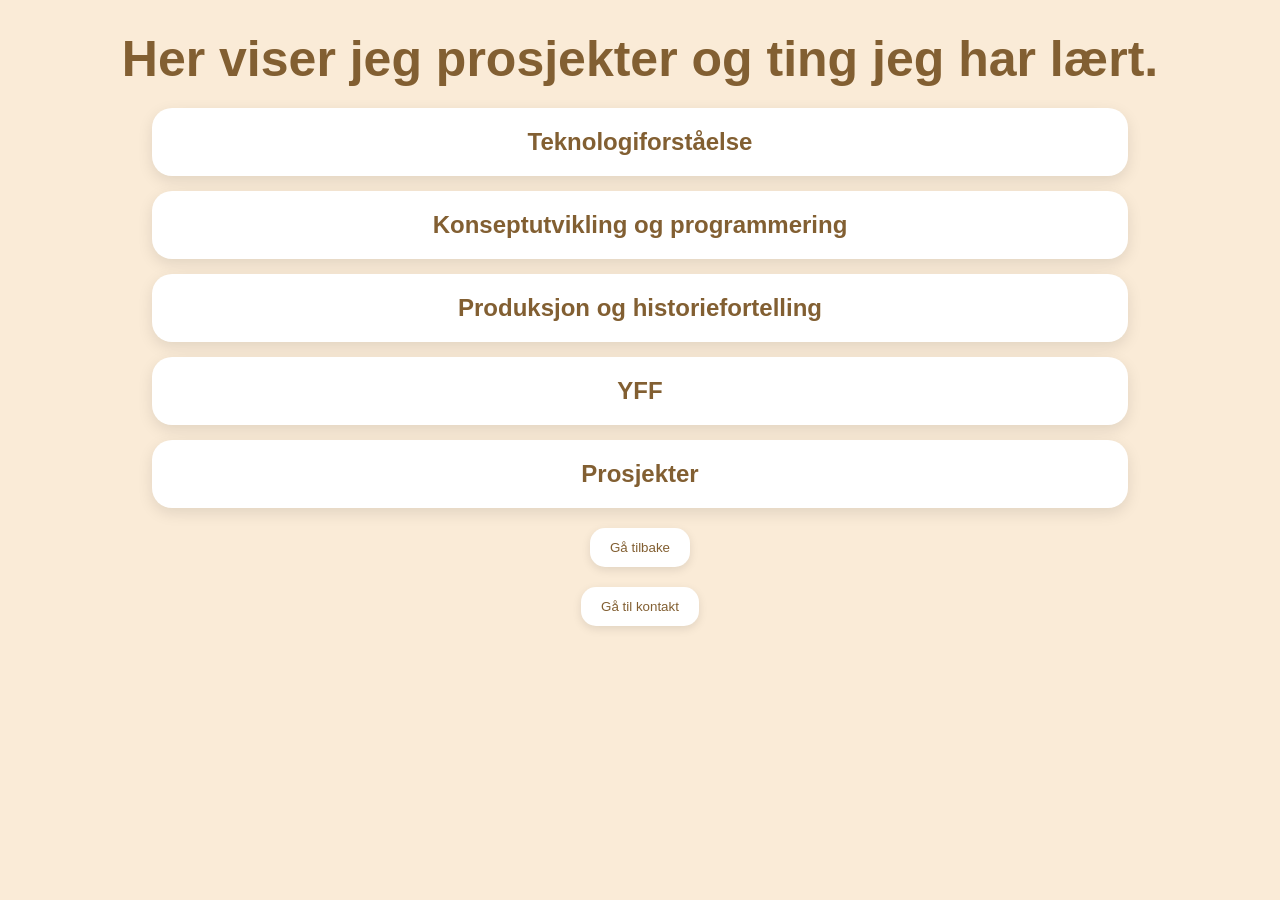
==== index.html @ 8cc2f4ab "update website" ====
<!DOCTYPE html>
<html lang="en">

<head>
    <meta charset="UTF-8">
    <meta name="viewport" content="width=device-width, initial-scale=1.0">
    <title>personlig side</title>
    <link rel="stylesheet" href="./style.css">
</head>

<body>


    <h1>Her viser jeg prosjekter og ting jeg har lært.</h1>

    <button class="toggleBtn">Teknologiforståelse</button>
    <div class="container2 skjult">

        <h3>PC-komponenter</h3>
        <p>I løpet av året har jeg lært mye om de ulike komponentene som finnes i en datamaskin, og hvilken oppgave de
            har. Jeg har lært om prosessor (CPU), grafikkort (GPU), RAM, lagringsenheter som SSD og HDD, hovedkort og
            strømforsyning. Jeg har også lært hvordan komponentene samarbeider for at datamaskinen skal fungere. Dette
            har gitt meg en bedre forståelse av hvordan en PC er bygget opp, og hva som påvirker ytelsen.</p>
        <img src="./bilder/komp.jpeg" alt="Bilde" class="komponenter">
        <img src="./bilder/fpcs.jpeg" alt="Bilde" class="pcss">

        <h3>Raspberry Pi</h3>
        <p>Gjennom arbeidet med Raspberry Pi har jeg lært hvordan en liten datamaskin kan brukes til mange forskjellige
            oppgaver. Jeg har fått erfaring med oppsett, installasjon av operativsystem og bruk av ulike programmer.
            Dette har gitt meg innsikt i hvordan maskinvare og programvare fungerer sammen.</p>
        <img src="./bilder/raspberri.jpeg" alt="Bilde">
        <h3>Datasystemer</h3>
        <p>Jeg har lært hvordan datasystemer er bygget opp og hvordan de kommuniserer med hverandre. Jeg har fått
            kunnskap om maskinvare, programvare, nettverk og hvordan data behandles og lagres.</p>

        <h3>HMS</h3>
        <p>Gjennom HMS-arbeidet har jeg lært hvor viktig helse, miljø og sikkerhet er på arbeidsplassen. Jeg har lært om
            regler og rutiner som bidrar til et trygt arbeidsmiljø.</p>

    </div>

    <button class="toggleBtn">Konseptutvikling og programmering</button>
    <div class="container3 skjult">

        <h3>HTML</h3>
        <p>Jeg har lært å bruke HTML til å bygge opp nettsider. Jeg kan lage overskrifter, avsnitt, bilder, lenker,
            lister og skjemaer. Jeg er fornøyd med at jeg kan lage en fungerende nettside fra bunnen av.</p>

        <h3>CSS</h3>
        <p>Jeg har lært hvordan CSS brukes til å style nettsider og gjøre dem mer profesjonelle. Jeg har jobbet med
            farger, skrifttyper, marginer og responsive løsninger.</p>
        <img src="./bilder/netflixcss.jpg" alt="Bilde" class="netflixcss">

        <h3>JavaScript</h3>
        <p>Gjennom JavaScript har jeg lært grunnleggende programmering. Jeg har jobbet med variabler, funksjoner,
            løkker, betingelser og hendelser som gjør nettsider mer interaktive.</p>
        <img src="./bilder/finntallet.jpeg" alt="Bilde" class="finn-tallet">

        <h3>Firebase og API</h3>
        <p>Jeg har lært å bruke Firebase til lagring av data og hvordan man kan koble nettsider til databaser. Jeg har
            også lært hva API-er er og hvordan de brukes til å hente informasjon.</p>
        <img src="./bilder/Mysimpledatabase.jpeg" alt="Bilde" class="mysimpledatabase">
    </div>

    
    <button class="toggleBtn">Produksjon og historiefortelling</button>
    <div class="container5 skjult">

        <h3>Stop Motion</h3>
        <p>Gjennom stop motion-prosjektet lærte jeg hvordan man kan skape bevegelse ved hjelp av mange bilder. Jeg fikk
            erfaring med planlegging, fotografering og redigering.</p>
        <video width="600" controls>
            <source src="./videos/Pong.mp4" type="video/mp4">
            Your browser does not support the video tag.
        </video>

        <h3>After Effects</h3>
        <p>Jeg har lært grunnleggende bruk av After Effects og hvordan man kan lage effekter og animasjoner i video. Jeg
            fikk erfaring med keyframes og visuelle effekter.</p>
        <video width="600" controls>
            <source src="./videos/berserk.mp4" type="video/mp4">
            Your browser does not support the video tag.
        </video>

        <h3>Smussomslag</h3>
        <p>I arbeidet med smussomslag lærte jeg om design, layout og hvordan man presenterer informasjon visuelt.</p>
        <img src="./bilder/vigilante.jpeg" alt="Bilde" class="vigilante">

    </div>

    <button class="toggleBtn">YFF</button>
    <div class="container4 skjult">

        <h3>Skrive CV og søknad</h3>
        <p>Jeg har lært hvordan man skriver en profesjonell CV og jobbsøknad. Dette vil være nyttig når jeg skal søke
            jobb i fremtiden.</p>

        <h3>Intervju</h3>
        <p>Jeg har lært hvordan et jobbintervju fungerer og hvordan man kan forberede seg på spørsmål fra arbeidsgivere.
        </p>

        <h3>Praksis</h3>
        <p>Gjennom praksis fikk jeg innsikt i arbeidslivet og hvordan en vanlig arbeidsdag kan være. Jeg lærte å møte
            presis, samarbeide med andre og ta ansvar.</p>
            <img src="./bilder/praksisplsass.jpeg" alt="Bilde" class="praksisplass">

        <h3>Blogg</h3>
        <p>Jeg har lært å dokumentere arbeidet mitt gjennom bloggskriving. Dette har gjort det lettere å reflektere over
                    hva jeg har lært. Jeg har satt lenken til min blogg: <a href="https://davidglennn.blogspot.com/2025/08/meg-selv.html" target="_blank">blogg</a></p>

    </div>

    <button class="toggleBtn">Prosjekter</button>
    <div class="container6 skjult">

        <h3>Bygge PC og sette opp nettverk</h3>
        <p>Å bygge PC var noe av det jeg er mest stolt av i år. Jeg fikk praktisk erfaring med å sette sammen
            komponenter og sørge for at alt fungerte riktig.</p>
        <p>Jeg lærte grunnleggende nettverksoppsett og hvordan enheter kommuniserer med hverandre. Dette ga meg innsikt
            i hvordan internett og lokale nettverk fungerer.</p>
        <img src="./bilder/pc1.jpeg" alt="Bilde">
        <img src="./bilder/nett.jpeg" alt="Bilde">

           <h3>Skrekktober</h3>
        <p>Skrekktober-prosjektet ga meg muligheten til å være kreativ og jobbe med visuell kommunikasjon. Jeg lærte
            hvordan man kan bruke ulike virkemidler for å skape stemning.</p>
        <iframe 
    width="600" 
    height="400"
    src="https://www.youtube.com/embed/oaScf3pUB00"
    title="YouTube video"
    frameborder="0"
    allow="accelerometer; autoplay; clipboard-write; encrypted-media; gyroscope; picture-in-picture; web-share"
    allowfullscreen>
</iframe>

        <h3>Retro Pi</h3>
        <p>Retro Pi-prosjektet var både morsomt og lærerikt. Jeg lærte hvordan man installerer og konfigurerer
            programvare for å lage en spillkonsoll basert på Raspberry Pi. Jeg fikk over 200+ spill tilgjengelig som var
            for SNES</p>
            <img src="./bilder/retropi.jpeg" alt="Bilde" class="retropi">
    </div>

    <input type="button" value="Gå tilbake" onclick="window.location.href='./biografi.html'">
    <input type="button" value="Gå til kontakt" onclick="window.location.href='./kontakt.html'">

    <script type="module" src="./index.js"></script>
</body>

</html>
---- style.css ----
* {
    margin: 0;
    padding: 0;
    box-sizing: border-box;
    font-family:'Lucida Sans', 'Lucida Sans Regular', 'Lucida Grande', 'Lucida Sans Unicode', Geneva, Verdana, sans-serif
}

body {
    background-color: antiquewhite;
    color: rgb(130, 95, 50);
    font-family: Arial, sans-serif;
    text-align: center;
    padding: 30px;
}

/* Lenker */
a {
    color: rgb(130, 95, 50);
    text-decoration: none;
    font-weight: bold;
    transition: 0.3s ease;
}

a:hover {
    text-decoration: underline;
    opacity: 0.8;
}

/* Overskrifter */
h1 {
    font-size: 50px;
    margin-bottom: 20px;
}

h2 {
    margin-bottom: 10px;
}

h3 {
    margin-top: 10px;
}

p {
    margin-bottom: 15px;
    line-height: 1.8;
    max-width: 900px;
    margin-left: auto;
    margin-right: auto;
}

/* Skjuler innhold */
.skjult {
    display: none;
}

/* Accordion-knapper */
.toggleBtn {
    background-color: white;
    color: rgb(130, 95, 50);
    width: 80%;
    padding: 20px;
    border: none;
    border-radius: 20px;
    font-size: 24px;
    font-weight: bold;
    cursor: pointer;
    margin: 15px auto;
    display: block;
    box-shadow: 0 5px 15px rgba(0, 0, 0, 0.1);
    transition: all 0.3s ease;
}

.toggleBtn:hover {
    transform: scale(1.02);
}

.toggleBtn:active {
    transform: scale(0.98);
}

/* Alle bokser */
.container,
.omMeg,
.container2,
.container3,
.container4,
.container5,
.container6,
.kontakt {
    background-color: white;
    width: 80%;
    margin: 30px auto;
    padding: 30px;
    border-radius: 20px;
    box-shadow: 0 5px 15px rgba(0, 0, 0, 0.1);

    transition: transform 0.3s ease;
}

.container:hover,
.omMeg:hover,
.container2:hover,
.container3:hover,
.container4:hover,
.container5:hover,
.container6:hover {
    transform: translateY(-3px);
}

/* Prosjektbokser */
.container2,
.container3,
.container4,
.container5,
.container6 {
    min-height: 180px;
}

/* Standard bilder */
img {
    width: 100%;
    max-width: 400px;
    height: 250px;
    object-fit: cover;
    border-radius: 20px;
    margin-top: 20px;
}

/* Større prosjekter */
.mysimpledatabase,
.vigilante {
    max-width: 800px;
    height: auto;
}

/* Mellomstore prosjekter */
.netflixcss,
.finntallet,
.komponenter,
.pcss {
    max-width: 600px;
}

/* Praksisbilde */
.praksisplsass {
    max-width: 500px;
    height: 400px;
}

.Intropic {
    max-width: 300px;
    height: auto;
}

.retropi {
    max-width: 500px;
    height: 400px;
}

/* Vanlige knapper */
input[type="button"] {
    background-color: white;
    color: rgb(130, 95, 50);
    border: none;
    border-radius: 15px;
    padding: 12px 20px;
    margin: 20px auto;
    display: block;
    cursor: pointer;
    box-shadow: 0 3px 10px rgba(0, 0, 0, 0.1);
    transition: all 0.3s ease;
}

input[type="button"]:hover {
    transform: scale(1.05);
}

/* Kontakt */
.kontakt {
    margin-bottom: 50px;
}

.kontakt h1 {
    margin-bottom: 20px;
}

.kontakt h3 {
    margin-top: 15px;
}

.kontakt p {
    font-size: 18px;
}

/* Video styling (desktop default) */
video {
    width: 600px;
    max-width: 100%;
    height: auto;
    border-radius: 15px;
    margin: 20px auto;
    display: block;
}

/* 📱 Mobile / small screens */
@media (max-width: 700px) {
    video {
        width: 95%;
        height: auto;
    }
}
/* Mobil */
@media (max-width: 700px) {

    .container,
    .omMeg,
    .container2,
    .container3,
    .container4,
    .container5,
    .container6,
    .kontakt,
    .toggleBtn {
        width: 95%;
        padding: 20px;
    }

    img {
        max-width: 100%;
        height: auto;
    }

    h1 {
        font-size: 35px;
    }

    .toggleBtn {
        font-size: 20px;
    }
}
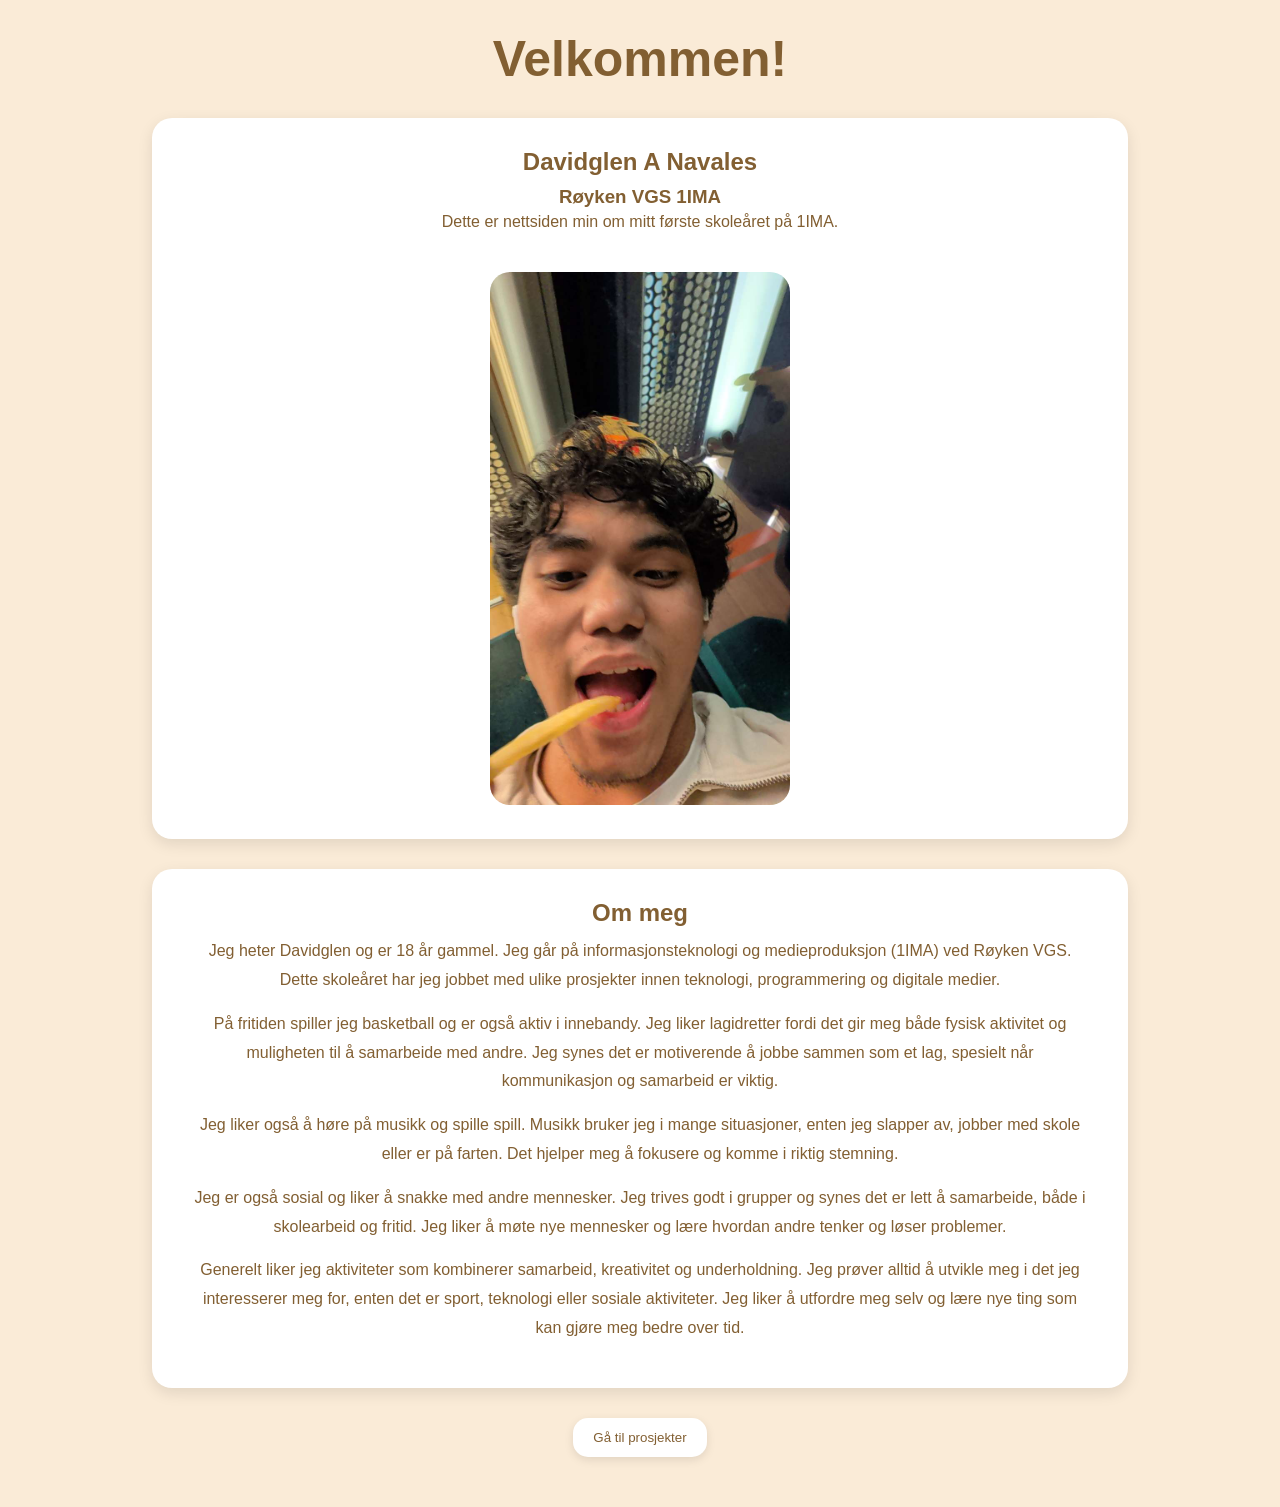
==== commit ad6c9927: "update website" ====
--- a/index.html
+++ b/index.html
@@ -4,147 +4,52 @@
 <head>
     <meta charset="UTF-8">
     <meta name="viewport" content="width=device-width, initial-scale=1.0">
-    <title>personlig side</title>
+    <title>Biografi</title>
     <link rel="stylesheet" href="./style.css">
 </head>
 
 <body>
 
+    <h1>Velkommen!</h1>
 
-    <h1>Her viser jeg prosjekter og ting jeg har lært.</h1>
+    <div class="container">
+        <h2>Davidglen A Navales</h2>
+        <h3>Røyken VGS 1IMA</h3>
+        <p>
+            Dette er nettsiden min om mitt første skoleåret på 1IMA.
+        </p>
+        <img src="./bilder/intropic.jpeg" alt="Intropic" class="Intropic">
+    </div>
 
-    <button class="toggleBtn">Teknologiforståelse</button>
-    <div class="container2 skjult">
+    <div class="omMeg">
+        <h2>Om meg</h2>
 
-        <h3>PC-komponenter</h3>
-        <p>I løpet av året har jeg lært mye om de ulike komponentene som finnes i en datamaskin, og hvilken oppgave de
-            har. Jeg har lært om prosessor (CPU), grafikkort (GPU), RAM, lagringsenheter som SSD og HDD, hovedkort og
-            strømforsyning. Jeg har også lært hvordan komponentene samarbeider for at datamaskinen skal fungere. Dette
-            har gitt meg en bedre forståelse av hvordan en PC er bygget opp, og hva som påvirker ytelsen.</p>
-        <img src="./bilder/komp.jpeg" alt="Bilde" class="komponenter">
-        <img src="./bilder/fpcs.jpeg" alt="Bilde" class="pcss">
+        <p>
+            Jeg heter Davidglen og er 18 år gammel. Jeg går på informasjonsteknologi og medieproduksjon (1IMA) ved Røyken VGS.
+            Dette skoleåret har jeg jobbet med ulike prosjekter innen teknologi, programmering og digitale medier.
+        </p>
 
-        <h3>Raspberry Pi</h3>
-        <p>Gjennom arbeidet med Raspberry Pi har jeg lært hvordan en liten datamaskin kan brukes til mange forskjellige
-            oppgaver. Jeg har fått erfaring med oppsett, installasjon av operativsystem og bruk av ulike programmer.
-            Dette har gitt meg innsikt i hvordan maskinvare og programvare fungerer sammen.</p>
-        <img src="./bilder/raspberri.jpeg" alt="Bilde">
-        <h3>Datasystemer</h3>
-        <p>Jeg har lært hvordan datasystemer er bygget opp og hvordan de kommuniserer med hverandre. Jeg har fått
-            kunnskap om maskinvare, programvare, nettverk og hvordan data behandles og lagres.</p>
+        <p>
+            På fritiden spiller jeg basketball og er også aktiv i innebandy. Jeg liker lagidretter fordi det gir meg både fysisk aktivitet og muligheten til å samarbeide med andre. Jeg synes det er motiverende å jobbe sammen som et lag, spesielt når kommunikasjon og samarbeid er viktig.
+        </p>
 
-        <h3>HMS</h3>
-        <p>Gjennom HMS-arbeidet har jeg lært hvor viktig helse, miljø og sikkerhet er på arbeidsplassen. Jeg har lært om
-            regler og rutiner som bidrar til et trygt arbeidsmiljø.</p>
+        <p>
+            Jeg liker også å høre på musikk og spille spill. Musikk bruker jeg i mange situasjoner, enten jeg slapper av, jobber med skole eller er på farten. Det hjelper meg å fokusere og komme i riktig stemning.
+        </p>
+
+        <p>
+            Jeg er også sosial og liker å snakke med andre mennesker. Jeg trives godt i grupper og synes det er lett å samarbeide, både i skolearbeid og fritid. Jeg liker å møte nye mennesker og lære hvordan andre tenker og løser problemer.
+        </p>
+
+        <p>
+            Generelt liker jeg aktiviteter som kombinerer samarbeid, kreativitet og underholdning. Jeg prøver alltid å utvikle meg i det jeg interesserer meg for, enten det er sport, teknologi eller sosiale aktiviteter. Jeg liker å utfordre meg selv og lære nye ting som kan gjøre meg bedre over tid.
+        </p>
 
     </div>
 
-    <button class="toggleBtn">Konseptutvikling og programmering</button>
-    <div class="container3 skjult">
-
-        <h3>HTML</h3>
-        <p>Jeg har lært å bruke HTML til å bygge opp nettsider. Jeg kan lage overskrifter, avsnitt, bilder, lenker,
-            lister og skjemaer. Jeg er fornøyd med at jeg kan lage en fungerende nettside fra bunnen av.</p>
-
-        <h3>CSS</h3>
-        <p>Jeg har lært hvordan CSS brukes til å style nettsider og gjøre dem mer profesjonelle. Jeg har jobbet med
-            farger, skrifttyper, marginer og responsive løsninger.</p>
-        <img src="./bilder/netflixcss.jpg" alt="Bilde" class="netflixcss">
-
-        <h3>JavaScript</h3>
-        <p>Gjennom JavaScript har jeg lært grunnleggende programmering. Jeg har jobbet med variabler, funksjoner,
-            løkker, betingelser og hendelser som gjør nettsider mer interaktive.</p>
-        <img src="./bilder/finntallet.jpeg" alt="Bilde" class="finn-tallet">
-
-        <h3>Firebase og API</h3>
-        <p>Jeg har lært å bruke Firebase til lagring av data og hvordan man kan koble nettsider til databaser. Jeg har
-            også lært hva API-er er og hvordan de brukes til å hente informasjon.</p>
-        <img src="./bilder/Mysimpledatabase.jpeg" alt="Bilde" class="mysimpledatabase">
-    </div>
-
-    
-    <button class="toggleBtn">Produksjon og historiefortelling</button>
-    <div class="container5 skjult">
-
-        <h3>Stop Motion</h3>
-        <p>Gjennom stop motion-prosjektet lærte jeg hvordan man kan skape bevegelse ved hjelp av mange bilder. Jeg fikk
-            erfaring med planlegging, fotografering og redigering.</p>
-        <video width="600" controls>
-            <source src="./videos/Pong.mp4" type="video/mp4">
-            Your browser does not support the video tag.
-        </video>
-
-        <h3>After Effects</h3>
-        <p>Jeg har lært grunnleggende bruk av After Effects og hvordan man kan lage effekter og animasjoner i video. Jeg
-            fikk erfaring med keyframes og visuelle effekter.</p>
-        <video width="600" controls>
-            <source src="./videos/berserk.mp4" type="video/mp4">
-            Your browser does not support the video tag.
-        </video>
-
-        <h3>Smussomslag</h3>
-        <p>I arbeidet med smussomslag lærte jeg om design, layout og hvordan man presenterer informasjon visuelt.</p>
-        <img src="./bilder/vigilante.jpeg" alt="Bilde" class="vigilante">
-
-    </div>
-
-    <button class="toggleBtn">YFF</button>
-    <div class="container4 skjult">
-
-        <h3>Skrive CV og søknad</h3>
-        <p>Jeg har lært hvordan man skriver en profesjonell CV og jobbsøknad. Dette vil være nyttig når jeg skal søke
-            jobb i fremtiden.</p>
-
-        <h3>Intervju</h3>
-        <p>Jeg har lært hvordan et jobbintervju fungerer og hvordan man kan forberede seg på spørsmål fra arbeidsgivere.
-        </p>
-
-        <h3>Praksis</h3>
-        <p>Gjennom praksis fikk jeg innsikt i arbeidslivet og hvordan en vanlig arbeidsdag kan være. Jeg lærte å møte
-            presis, samarbeide med andre og ta ansvar.</p>
-            <img src="./bilder/praksisplsass.jpeg" alt="Bilde" class="praksisplass">
-
-        <h3>Blogg</h3>
-        <p>Jeg har lært å dokumentere arbeidet mitt gjennom bloggskriving. Dette har gjort det lettere å reflektere over
-                    hva jeg har lært. Jeg har satt lenken til min blogg: <a href="https://davidglennn.blogspot.com/2025/08/meg-selv.html" target="_blank">blogg</a></p>
-
-    </div>
-
-    <button class="toggleBtn">Prosjekter</button>
-    <div class="container6 skjult">
-
-        <h3>Bygge PC og sette opp nettverk</h3>
-        <p>Å bygge PC var noe av det jeg er mest stolt av i år. Jeg fikk praktisk erfaring med å sette sammen
-            komponenter og sørge for at alt fungerte riktig.</p>
-        <p>Jeg lærte grunnleggende nettverksoppsett og hvordan enheter kommuniserer med hverandre. Dette ga meg innsikt
-            i hvordan internett og lokale nettverk fungerer.</p>
-        <img src="./bilder/pc1.jpeg" alt="Bilde">
-        <img src="./bilder/nett.jpeg" alt="Bilde">
-
-           <h3>Skrekktober</h3>
-        <p>Skrekktober-prosjektet ga meg muligheten til å være kreativ og jobbe med visuell kommunikasjon. Jeg lærte
-            hvordan man kan bruke ulike virkemidler for å skape stemning.</p>
-        <iframe 
-    width="600" 
-    height="400"
-    src="https://www.youtube.com/embed/oaScf3pUB00"
-    title="YouTube video"
-    frameborder="0"
-    allow="accelerometer; autoplay; clipboard-write; encrypted-media; gyroscope; picture-in-picture; web-share"
-    allowfullscreen>
-</iframe>
-
-        <h3>Retro Pi</h3>
-        <p>Retro Pi-prosjektet var både morsomt og lærerikt. Jeg lærte hvordan man installerer og konfigurerer
-            programvare for å lage en spillkonsoll basert på Raspberry Pi. Jeg fikk over 200+ spill tilgjengelig som var
-            for SNES</p>
-            <img src="./bilder/retropi.jpeg" alt="Bilde" class="retropi">
-    </div>
-
-    <input type="button" value="Gå tilbake" onclick="window.location.href='./biografi.html'">
-    <input type="button" value="Gå til kontakt" onclick="window.location.href='./kontakt.html'">
+    <input type="button" value="Gå til prosjekter" onclick="window.location.href='./index.html'">
 
     <script type="module" src="./index.js"></script>
+
 </body>
-
 </html>
--- a/style.css
+++ b/style.css
@@ -192,14 +192,23 @@
     font-size: 18px;
 }
 
-/* Video styling (desktop default) */
-video {
-    width: 600px;
-    max-width: 100%;
-    height: auto;
+.video-container {
+    width: 100%;
+    max-width: 700px;
+    margin: 20px auto;
+
+    position: relative;
+    aspect-ratio: 16 / 9;
+}
+
+.video-container iframe {
+    width: 100%;
+    height: 100%;
+
     border-radius: 15px;
-    margin: 20px auto;
-    display: block;
+    border: none;
+  
+    box-shadow: 0 5px 15px rgba(130, 95, 50, 0.2);
 }
 
 /* 📱 Mobile / small screens */
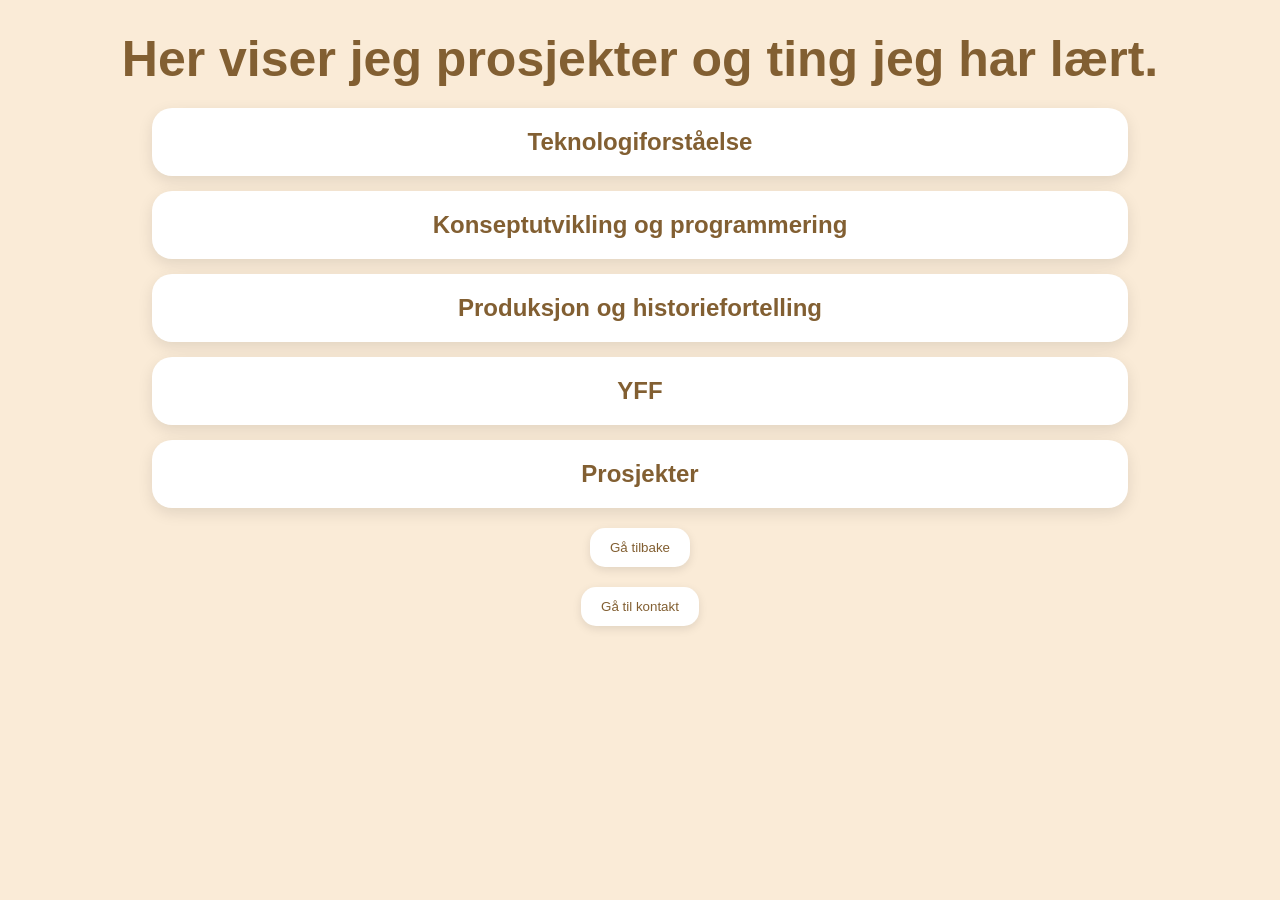
==== commit f87366af: "update website" ====
--- a/index.html
+++ b/index.html
@@ -4,52 +4,158 @@
 <head>
     <meta charset="UTF-8">
     <meta name="viewport" content="width=device-width, initial-scale=1.0">
-    <title>Biografi</title>
+    <title>personlig side</title>
     <link rel="stylesheet" href="./style.css">
 </head>
 
 <body>
 
-    <h1>Velkommen!</h1>
 
-    <div class="container">
-        <h2>Davidglen A Navales</h2>
-        <h3>Røyken VGS 1IMA</h3>
-        <p>
-            Dette er nettsiden min om mitt første skoleåret på 1IMA.
-        </p>
-        <img src="./bilder/intropic.jpeg" alt="Intropic" class="Intropic">
-    </div>
+    <h1>Her viser jeg prosjekter og ting jeg har lært.</h1>
 
-    <div class="omMeg">
-        <h2>Om meg</h2>
+    <button class="toggleBtn">Teknologiforståelse</button>
+    <div class="container2 skjult">
 
-        <p>
-            Jeg heter Davidglen og er 18 år gammel. Jeg går på informasjonsteknologi og medieproduksjon (1IMA) ved Røyken VGS.
-            Dette skoleåret har jeg jobbet med ulike prosjekter innen teknologi, programmering og digitale medier.
-        </p>
+        <h3>PC-komponenter</h3>
+        <p>I løpet av året har jeg lært mye om de ulike komponentene som finnes i en datamaskin, og hvilken oppgave de
+            har. Jeg har lært om prosessor (CPU), grafikkort (GPU), RAM, lagringsenheter som SSD og HDD, hovedkort og
+            strømforsyning. Jeg har også lært hvordan komponentene samarbeider for at datamaskinen skal fungere. Dette
+            har gitt meg en bedre forståelse av hvordan en PC er bygget opp, og hva som påvirker ytelsen.</p>
+        <img src="./bilder/komp.jpeg" alt="Bilde" class="komponenter">
+        <img src="./bilder/fpcs.jpeg" alt="Bilde" class="pcss">
 
-        <p>
-            På fritiden spiller jeg basketball og er også aktiv i innebandy. Jeg liker lagidretter fordi det gir meg både fysisk aktivitet og muligheten til å samarbeide med andre. Jeg synes det er motiverende å jobbe sammen som et lag, spesielt når kommunikasjon og samarbeid er viktig.
-        </p>
+        <h3>Raspberry Pi</h3>
+        <p>Gjennom arbeidet med Raspberry Pi har jeg lært hvordan en liten datamaskin kan brukes til mange forskjellige
+            oppgaver. Jeg har fått erfaring med oppsett, installasjon av operativsystem og bruk av ulike programmer.
+            Dette har gitt meg innsikt i hvordan maskinvare og programvare fungerer sammen.</p>
+        <img src="./bilder/raspberri.jpeg" alt="Bilde">
+        <h3>Datasystemer</h3>
+        <p>Jeg har lært hvordan datasystemer er bygget opp og hvordan de kommuniserer med hverandre. Jeg har fått
+            kunnskap om maskinvare, programvare, nettverk og hvordan data behandles og lagres.</p>
 
-        <p>
-            Jeg liker også å høre på musikk og spille spill. Musikk bruker jeg i mange situasjoner, enten jeg slapper av, jobber med skole eller er på farten. Det hjelper meg å fokusere og komme i riktig stemning.
-        </p>
-
-        <p>
-            Jeg er også sosial og liker å snakke med andre mennesker. Jeg trives godt i grupper og synes det er lett å samarbeide, både i skolearbeid og fritid. Jeg liker å møte nye mennesker og lære hvordan andre tenker og løser problemer.
-        </p>
-
-        <p>
-            Generelt liker jeg aktiviteter som kombinerer samarbeid, kreativitet og underholdning. Jeg prøver alltid å utvikle meg i det jeg interesserer meg for, enten det er sport, teknologi eller sosiale aktiviteter. Jeg liker å utfordre meg selv og lære nye ting som kan gjøre meg bedre over tid.
-        </p>
+        <h3>HMS</h3>
+        <p>Gjennom HMS-arbeidet har jeg lært hvor viktig helse, miljø og sikkerhet er på arbeidsplassen. Jeg har lært om
+            regler og rutiner som bidrar til et trygt arbeidsmiljø.</p>
 
     </div>
 
-    <input type="button" value="Gå til prosjekter" onclick="window.location.href='./index.html'">
+    <button class="toggleBtn">Konseptutvikling og programmering</button>
+    <div class="container3 skjult">
+
+        <h3>HTML</h3>
+        <p>Jeg har lært å bruke HTML til å bygge opp nettsider. Jeg kan lage overskrifter, avsnitt, bilder, lenker,
+            lister og skjemaer. Jeg er fornøyd med at jeg kan lage en fungerende nettside fra bunnen av.</p>
+
+        <h3>CSS</h3>
+        <p>Jeg har lært hvordan CSS brukes til å style nettsider og gjøre dem mer profesjonelle. Jeg har jobbet med
+            farger, skrifttyper, marginer og responsive løsninger.</p>
+        <img src="./bilder/netflixcss.jpg" alt="Bilde" class="netflixcss">
+
+        <h3>JavaScript</h3>
+        <p>Gjennom JavaScript har jeg lært grunnleggende programmering. Jeg har jobbet med variabler, funksjoner,
+            løkker, betingelser og hendelser som gjør nettsider mer interaktive.</p>
+        <img src="./bilder/finntallet.jpeg" alt="Bilde" class="finn-tallet">
+
+        <h3>Firebase og API</h3>
+        <p>Jeg har lært å bruke Firebase til lagring av data og hvordan man kan koble nettsider til databaser. Jeg har
+            også lært hva API-er er og hvordan de brukes til å hente informasjon.</p>
+        <img src="./bilder/Mysimpledatabase.jpeg" alt="Bilde" class="mysimpledatabase">
+    </div>
+
+    
+    <button class="toggleBtn">Produksjon og historiefortelling</button>
+    <div class="container5 skjult">
+
+        <h3>Stop Motion</h3>
+        <p>Gjennom stop motion-prosjektet lærte jeg hvordan man kan skape bevegelse ved hjelp av mange bilder. Jeg fikk
+            erfaring med planlegging, fotografering og redigering.</p>
+ <div class="video-container">
+  <iframe 
+    src="https://www.youtube.com/embed/XKpLTry6EME"
+    title="YouTube video"
+    frameborder="0"
+    allow="accelerometer; autoplay; clipboard-write; encrypted-media; gyroscope; picture-in-picture; web-share"
+    allowfullscreen>
+  </iframe>
+</div>
+
+        <h3>After Effects</h3>
+        <p>Jeg har lært grunnleggende bruk av After Effects og hvordan man kan lage effekter og animasjoner i video. Jeg
+            fikk erfaring med keyframes og visuelle effekter.</p>
+     <div class="video-container">
+  <iframe 
+    src="https://www.youtube.com/embed/QOttBR1ufYo"
+    title="YouTube video"
+    frameborder="0"
+    allow="accelerometer; autoplay; clipboard-write; encrypted-media; gyroscope; picture-in-picture; web-share"
+    allowfullscreen>
+  </iframe>
+</div>
+        <h3>Smussomslag</h3>
+        <p>I arbeidet med smussomslag lærte jeg om design, layout og hvordan man presenterer informasjon visuelt.</p>
+        <img src="./bilder/vigilante.jpeg" alt="Bilde" class="vigilante">
+
+    </div>
+
+    <button class="toggleBtn">YFF</button>
+    <div class="container4 skjult">
+
+        <h3>Skrive CV og søknad</h3>
+        <p>Jeg har lært hvordan man skriver en profesjonell CV og jobbsøknad. Dette vil være nyttig når jeg skal søke
+            jobb i fremtiden.</p>
+
+        <h3>Intervju</h3>
+        <p>Jeg har lært hvordan et jobbintervju fungerer og hvordan man kan forberede seg på spørsmål fra arbeidsgivere.
+        </p>
+
+        <h3>Praksis</h3>
+        <p>Gjennom praksis fikk jeg innsikt i arbeidslivet og hvordan en vanlig arbeidsdag kan være. Jeg lærte å møte
+            presis, samarbeide med andre og ta ansvar.</p>
+            <img src="./bilder/praksisplsass.jpeg" alt="Bilde" class="praksisplass">
+
+        <h3>Blogg</h3>
+        <p>Jeg har lært å dokumentere arbeidet mitt gjennom bloggskriving. Dette har gjort det lettere å reflektere over
+                    hva jeg har lært. Jeg har satt lenken til min blogg: <a href="https://davidglennn.blogspot.com/2025/08/meg-selv.html" target="_blank">blogg</a></p>
+
+    </div>
+
+    <button class="toggleBtn">Prosjekter</button>
+    <div class="container6 skjult">
+
+        <h3>Bygge PC og sette opp nettverk</h3>
+        <p>Å bygge PC var noe av det jeg er mest stolt av i år. Jeg fikk praktisk erfaring med å sette sammen
+            komponenter og sørge for at alt fungerte riktig.</p>
+        <p>Jeg lærte grunnleggende nettverksoppsett og hvordan enheter kommuniserer med hverandre. Dette ga meg innsikt
+            i hvordan internett og lokale nettverk fungerer.</p>
+        <img src="./bilder/pc1.jpeg" alt="Bilde">
+        <img src="./bilder/nett.jpeg" alt="Bilde">
+
+           <h3>Skrekktober</h3>
+        <p>Skrekktober-prosjektet ga meg muligheten til å være kreativ og jobbe med visuell kommunikasjon. Jeg lærte
+            hvordan man kan bruke ulike virkemidler for å skape stemning.</p>
+        <div class="video-container">
+            <iframe 
+    width="600" 
+    height="400"
+    src="https://www.youtube.com/embed/oaScf3pUB00"
+    title="YouTube video"
+    frameborder="0"
+    allow="accelerometer; autoplay; clipboard-write; encrypted-media; gyroscope; picture-in-picture; web-share"
+    allowfullscreen>
+</iframe>
+</div>
+
+        <h3>Retro Pi</h3>
+        <p>Retro Pi-prosjektet var både morsomt og lærerikt. Jeg lærte hvordan man installerer og konfigurerer
+            programvare for å lage en spillkonsoll basert på Raspberry Pi. Jeg fikk over 200+ spill tilgjengelig som var
+            for SNES</p>
+            <img src="./bilder/retropi.jpeg" alt="Bilde" class="retropi">
+    </div>
+
+    <input type="button" value="Gå tilbake" onclick="window.location.href='./biografi.html'">
+    <input type="button" value="Gå til kontakt" onclick="window.location.href='./kontakt.html'">
 
     <script type="module" src="./index.js"></script>
+</body>
 
-</body>
 </html>
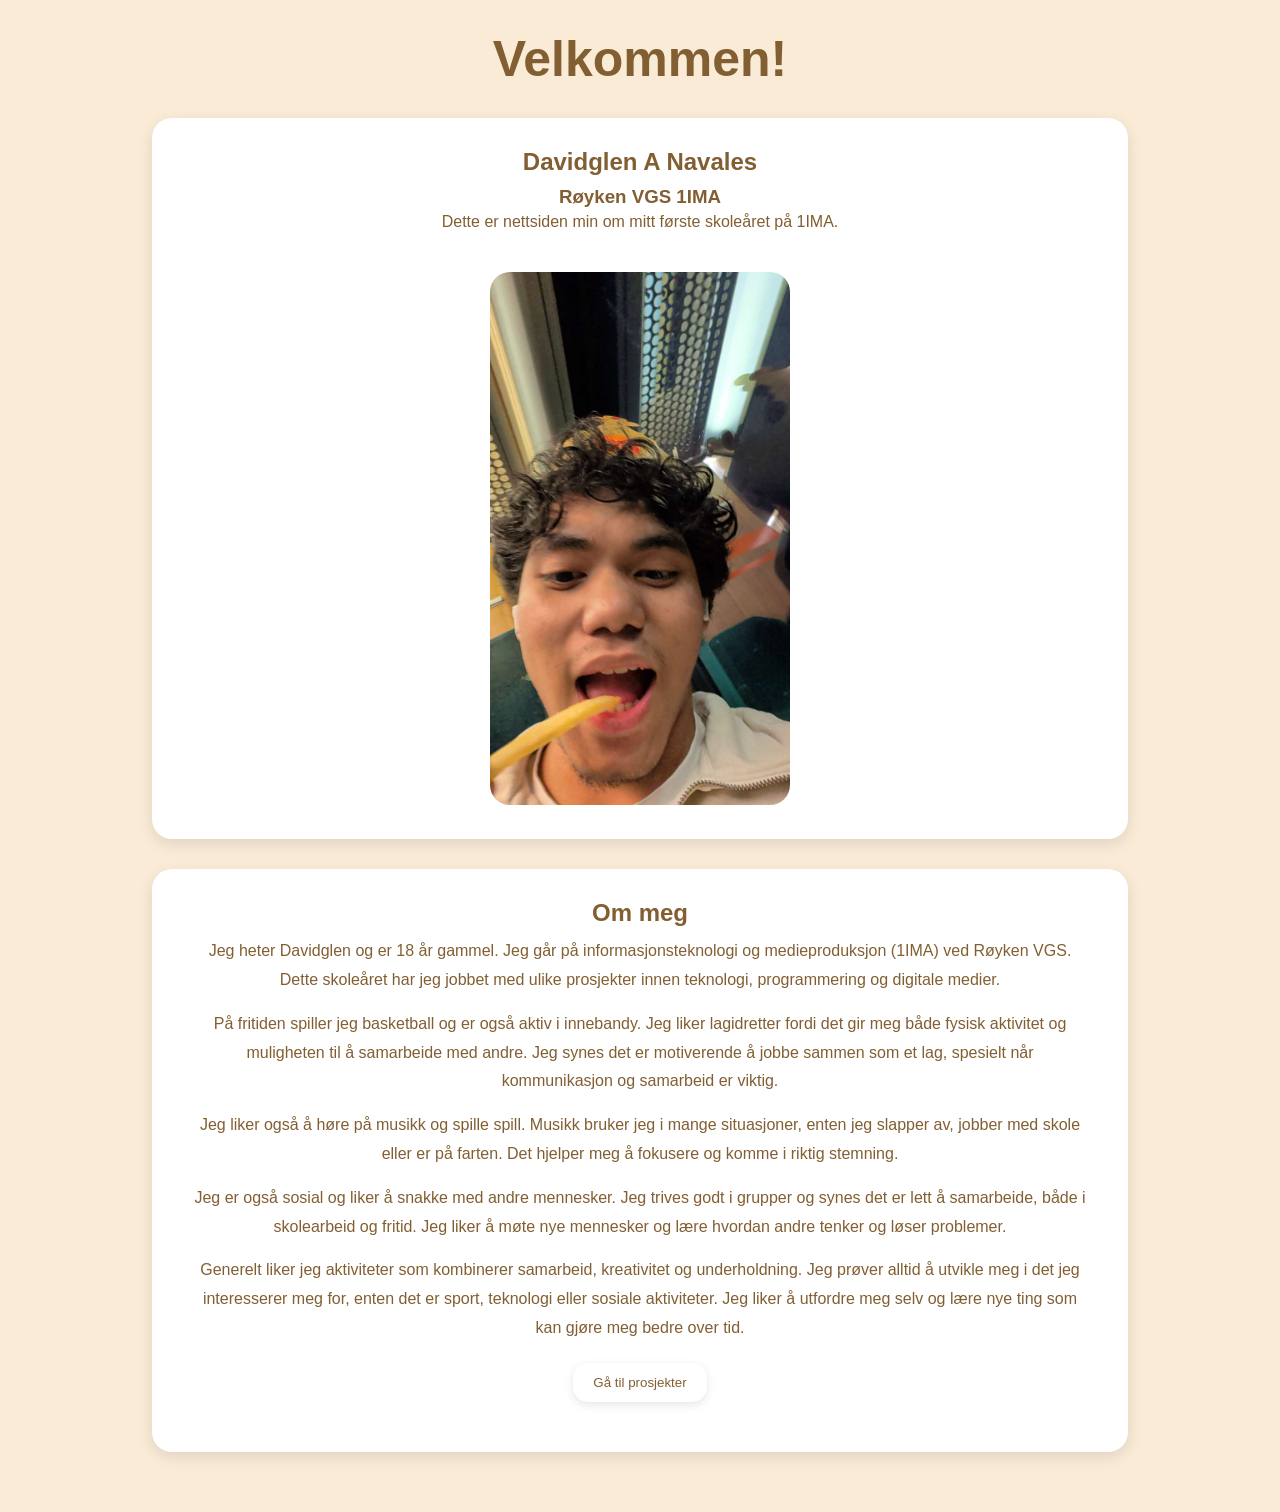
==== commit 1cfff499: "update website" ====
--- a/index.html
+++ b/index.html
@@ -4,158 +4,57 @@
 <head>
     <meta charset="UTF-8">
     <meta name="viewport" content="width=device-width, initial-scale=1.0">
-    <title>personlig side</title>
+    <title>Biografi</title>
     <link rel="stylesheet" href="./style.css">
 </head>
 
 <body>
 
-
-    <h1>Her viser jeg prosjekter og ting jeg har lært.</h1>
-
-    <button class="toggleBtn">Teknologiforståelse</button>
-    <div class="container2 skjult">
-
-        <h3>PC-komponenter</h3>
-        <p>I løpet av året har jeg lært mye om de ulike komponentene som finnes i en datamaskin, og hvilken oppgave de
-            har. Jeg har lært om prosessor (CPU), grafikkort (GPU), RAM, lagringsenheter som SSD og HDD, hovedkort og
-            strømforsyning. Jeg har også lært hvordan komponentene samarbeider for at datamaskinen skal fungere. Dette
-            har gitt meg en bedre forståelse av hvordan en PC er bygget opp, og hva som påvirker ytelsen.</p>
-        <img src="./bilder/komp.jpeg" alt="Bilde" class="komponenter">
-        <img src="./bilder/fpcs.jpeg" alt="Bilde" class="pcss">
-
-        <h3>Raspberry Pi</h3>
-        <p>Gjennom arbeidet med Raspberry Pi har jeg lært hvordan en liten datamaskin kan brukes til mange forskjellige
-            oppgaver. Jeg har fått erfaring med oppsett, installasjon av operativsystem og bruk av ulike programmer.
-            Dette har gitt meg innsikt i hvordan maskinvare og programvare fungerer sammen.</p>
-        <img src="./bilder/raspberri.jpeg" alt="Bilde">
-        <h3>Datasystemer</h3>
-        <p>Jeg har lært hvordan datasystemer er bygget opp og hvordan de kommuniserer med hverandre. Jeg har fått
-            kunnskap om maskinvare, programvare, nettverk og hvordan data behandles og lagres.</p>
-
-        <h3>HMS</h3>
-        <p>Gjennom HMS-arbeidet har jeg lært hvor viktig helse, miljø og sikkerhet er på arbeidsplassen. Jeg har lært om
-            regler og rutiner som bidrar til et trygt arbeidsmiljø.</p>
-
+    <h1>Velkommen!</h1>
+    <div class="container">
+        <h2>Davidglen A Navales</h2>
+        <h3>Røyken VGS 1IMA</h3>
+        <p>
+            Dette er nettsiden min om mitt første skoleåret på 1IMA.
+        </p>
+        <img src="./bilder/intropic.jpeg" alt="Intropic" class="Intropic">
     </div>
 
-    <button class="toggleBtn">Konseptutvikling og programmering</button>
-    <div class="container3 skjult">
 
-        <h3>HTML</h3>
-        <p>Jeg har lært å bruke HTML til å bygge opp nettsider. Jeg kan lage overskrifter, avsnitt, bilder, lenker,
-            lister og skjemaer. Jeg er fornøyd med at jeg kan lage en fungerende nettside fra bunnen av.</p>
-
-        <h3>CSS</h3>
-        <p>Jeg har lært hvordan CSS brukes til å style nettsider og gjøre dem mer profesjonelle. Jeg har jobbet med
-            farger, skrifttyper, marginer og responsive løsninger.</p>
-        <img src="./bilder/netflixcss.jpg" alt="Bilde" class="netflixcss">
-
-        <h3>JavaScript</h3>
-        <p>Gjennom JavaScript har jeg lært grunnleggende programmering. Jeg har jobbet med variabler, funksjoner,
-            løkker, betingelser og hendelser som gjør nettsider mer interaktive.</p>
-        <img src="./bilder/finntallet.jpeg" alt="Bilde" class="finn-tallet">
-
-        <h3>Firebase og API</h3>
-        <p>Jeg har lært å bruke Firebase til lagring av data og hvordan man kan koble nettsider til databaser. Jeg har
-            også lært hva API-er er og hvordan de brukes til å hente informasjon.</p>
-        <img src="./bilder/Mysimpledatabase.jpeg" alt="Bilde" class="mysimpledatabase">
-    </div>
-
-    
-    <button class="toggleBtn">Produksjon og historiefortelling</button>
-    <div class="container5 skjult">
-
-        <h3>Stop Motion</h3>
-        <p>Gjennom stop motion-prosjektet lærte jeg hvordan man kan skape bevegelse ved hjelp av mange bilder. Jeg fikk
-            erfaring med planlegging, fotografering og redigering.</p>
- <div class="video-container">
-  <iframe 
-    src="https://www.youtube.com/embed/XKpLTry6EME"
-    title="YouTube video"
-    frameborder="0"
-    allow="accelerometer; autoplay; clipboard-write; encrypted-media; gyroscope; picture-in-picture; web-share"
-    allowfullscreen>
-  </iframe>
-</div>
-
-        <h3>After Effects</h3>
-        <p>Jeg har lært grunnleggende bruk av After Effects og hvordan man kan lage effekter og animasjoner i video. Jeg
-            fikk erfaring med keyframes og visuelle effekter.</p>
-     <div class="video-container">
-  <iframe 
-    src="https://www.youtube.com/embed/QOttBR1ufYo"
-    title="YouTube video"
-    frameborder="0"
-    allow="accelerometer; autoplay; clipboard-write; encrypted-media; gyroscope; picture-in-picture; web-share"
-    allowfullscreen>
-  </iframe>
-</div>
-        <h3>Smussomslag</h3>
-        <p>I arbeidet med smussomslag lærte jeg om design, layout og hvordan man presenterer informasjon visuelt.</p>
-        <img src="./bilder/vigilante.jpeg" alt="Bilde" class="vigilante">
-
-    </div>
-
-    <button class="toggleBtn">YFF</button>
-    <div class="container4 skjult">
-
-        <h3>Skrive CV og søknad</h3>
-        <p>Jeg har lært hvordan man skriver en profesjonell CV og jobbsøknad. Dette vil være nyttig når jeg skal søke
-            jobb i fremtiden.</p>
-
-        <h3>Intervju</h3>
-        <p>Jeg har lært hvordan et jobbintervju fungerer og hvordan man kan forberede seg på spørsmål fra arbeidsgivere.
+    <div class="omMeg">
+        <h2>Om meg</h2>
+        <p>
+            Jeg heter Davidglen og er 18 år gammel. Jeg går på informasjonsteknologi og medieproduksjon (1IMA) ved
+            Røyken VGS.
+            Dette skoleåret har jeg jobbet med ulike prosjekter innen teknologi, programmering og digitale medier.
         </p>
 
-        <h3>Praksis</h3>
-        <p>Gjennom praksis fikk jeg innsikt i arbeidslivet og hvordan en vanlig arbeidsdag kan være. Jeg lærte å møte
-            presis, samarbeide med andre og ta ansvar.</p>
-            <img src="./bilder/praksisplsass.jpeg" alt="Bilde" class="praksisplass">
 
-        <h3>Blogg</h3>
-        <p>Jeg har lært å dokumentere arbeidet mitt gjennom bloggskriving. Dette har gjort det lettere å reflektere over
-                    hva jeg har lært. Jeg har satt lenken til min blogg: <a href="https://davidglennn.blogspot.com/2025/08/meg-selv.html" target="_blank">blogg</a></p>
+        <p>
+            På fritiden spiller jeg basketball og er også aktiv i innebandy. Jeg liker lagidretter fordi det gir meg
+            både fysisk aktivitet og muligheten til å samarbeide med andre. Jeg synes det er motiverende å jobbe sammen
+            som et lag, spesielt når kommunikasjon og samarbeid er viktig.
+        </p>
 
-    </div>
+        <p>
+            Jeg liker også å høre på musikk og spille spill. Musikk bruker jeg i mange situasjoner, enten jeg slapper
+            av, jobber med skole eller er på farten. Det hjelper meg å fokusere og komme i riktig stemning.
+        </p>
 
-    <button class="toggleBtn">Prosjekter</button>
-    <div class="container6 skjult">
+        <p>
+            Jeg er også sosial og liker å snakke med andre mennesker. Jeg trives godt i grupper og synes det er lett å
+            samarbeide, både i skolearbeid og fritid. Jeg liker å møte nye mennesker og lære hvordan andre tenker og
+            løser problemer.
+        </p>
 
-        <h3>Bygge PC og sette opp nettverk</h3>
-        <p>Å bygge PC var noe av det jeg er mest stolt av i år. Jeg fikk praktisk erfaring med å sette sammen
-            komponenter og sørge for at alt fungerte riktig.</p>
-        <p>Jeg lærte grunnleggende nettverksoppsett og hvordan enheter kommuniserer med hverandre. Dette ga meg innsikt
-            i hvordan internett og lokale nettverk fungerer.</p>
-        <img src="./bilder/pc1.jpeg" alt="Bilde">
-        <img src="./bilder/nett.jpeg" alt="Bilde">
+        <p>
+            Generelt liker jeg aktiviteter som kombinerer samarbeid, kreativitet og underholdning. Jeg prøver alltid å
+            utvikle meg i det jeg interesserer meg for, enten det er sport, teknologi eller sosiale aktiviteter. Jeg
+            liker å utfordre meg selv og lære nye ting som kan gjøre meg bedre over tid.
+        </p>
+        <input type="button" value="Gå til prosjekter" onclick="window.location.href='./index.html'">
 
-           <h3>Skrekktober</h3>
-        <p>Skrekktober-prosjektet ga meg muligheten til å være kreativ og jobbe med visuell kommunikasjon. Jeg lærte
-            hvordan man kan bruke ulike virkemidler for å skape stemning.</p>
-        <div class="video-container">
-            <iframe 
-    width="600" 
-    height="400"
-    src="https://www.youtube.com/embed/oaScf3pUB00"
-    title="YouTube video"
-    frameborder="0"
-    allow="accelerometer; autoplay; clipboard-write; encrypted-media; gyroscope; picture-in-picture; web-share"
-    allowfullscreen>
-</iframe>
-</div>
-
-        <h3>Retro Pi</h3>
-        <p>Retro Pi-prosjektet var både morsomt og lærerikt. Jeg lærte hvordan man installerer og konfigurerer
-            programvare for å lage en spillkonsoll basert på Raspberry Pi. Jeg fikk over 200+ spill tilgjengelig som var
-            for SNES</p>
-            <img src="./bilder/retropi.jpeg" alt="Bilde" class="retropi">
-    </div>
-
-    <input type="button" value="Gå tilbake" onclick="window.location.href='./biografi.html'">
-    <input type="button" value="Gå til kontakt" onclick="window.location.href='./kontakt.html'">
-
-    <script type="module" src="./index.js"></script>
+        <script type="module" src="./index.js"></script>
 </body>
 
 </html>
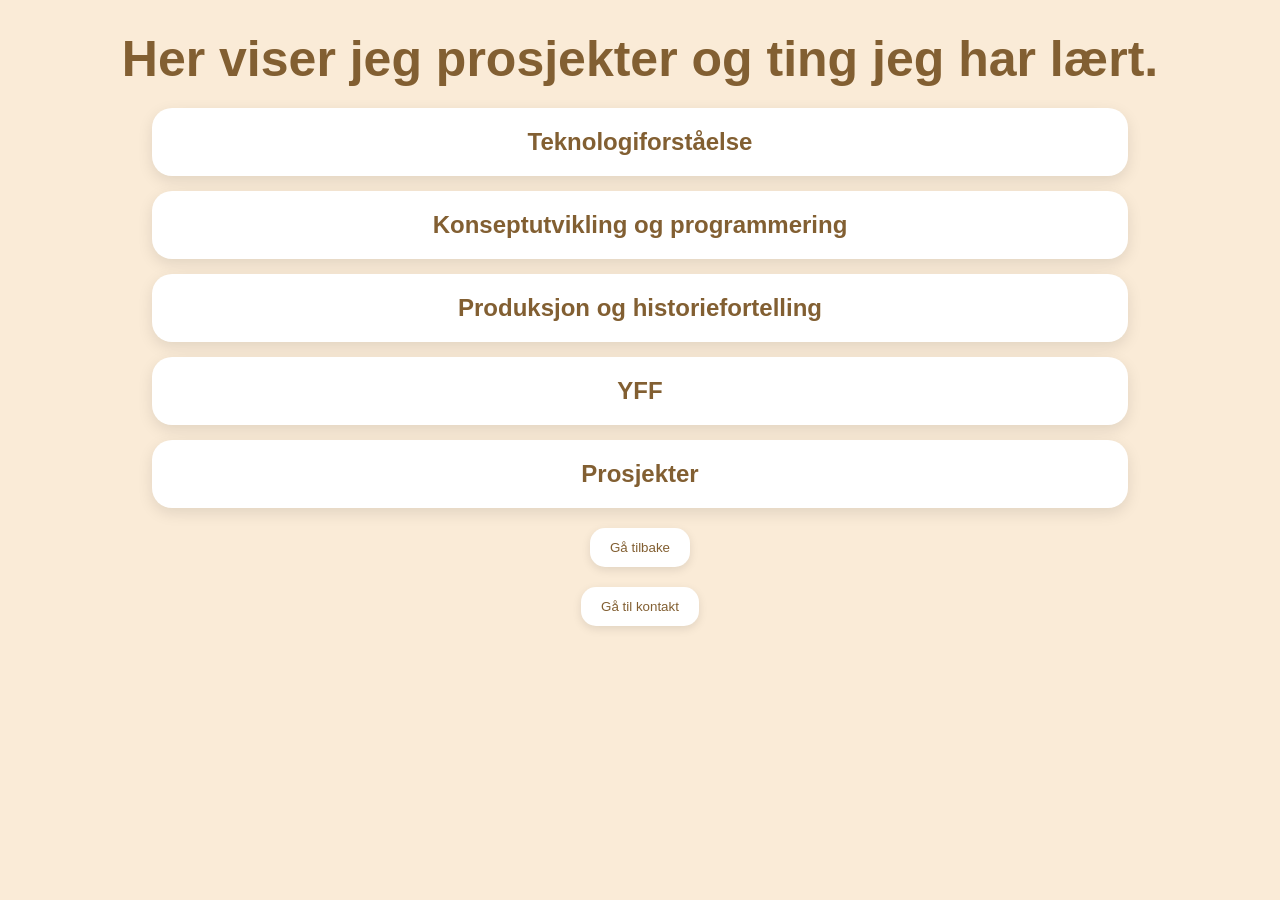
==== commit 20d9a58b: "update website" ====
--- a/index.html
+++ b/index.html
@@ -4,57 +4,158 @@
 <head>
     <meta charset="UTF-8">
     <meta name="viewport" content="width=device-width, initial-scale=1.0">
-    <title>Biografi</title>
+    <title>personlig side</title>
     <link rel="stylesheet" href="./style.css">
 </head>
 
 <body>
 
-    <h1>Velkommen!</h1>
-    <div class="container">
-        <h2>Davidglen A Navales</h2>
-        <h3>Røyken VGS 1IMA</h3>
-        <p>
-            Dette er nettsiden min om mitt første skoleåret på 1IMA.
-        </p>
-        <img src="./bilder/intropic.jpeg" alt="Intropic" class="Intropic">
+
+    <h1>Her viser jeg prosjekter og ting jeg har lært.</h1>
+
+    <button class="toggleBtn">Teknologiforståelse</button>
+    <div class="container2 skjult">
+
+        <h3>PC-komponenter</h3>
+        <p>I løpet av året har jeg lært mye om de ulike komponentene som finnes i en datamaskin, og hvilken oppgave de
+            har. Jeg har lært om prosessor (CPU), grafikkort (GPU), RAM, lagringsenheter som SSD og HDD, hovedkort og
+            strømforsyning. Jeg har også lært hvordan komponentene samarbeider for at datamaskinen skal fungere. Dette
+            har gitt meg en bedre forståelse av hvordan en PC er bygget opp, og hva som påvirker ytelsen.</p>
+        <img src="./bilder/komp.jpeg" alt="Bilde" class="komponenter">
+        <img src="./bilder/fpcs.jpeg" alt="Bilde" class="pcss">
+
+        <h3>Raspberry Pi</h3>
+        <p>Gjennom arbeidet med Raspberry Pi har jeg lært hvordan en liten datamaskin kan brukes til mange forskjellige
+            oppgaver. Jeg har fått erfaring med oppsett, installasjon av operativsystem og bruk av ulike programmer.
+            Dette har gitt meg innsikt i hvordan maskinvare og programvare fungerer sammen.</p>
+        <img src="./bilder/raspberri.jpeg" alt="Bilde">
+        <h3>Datasystemer</h3>
+        <p>Jeg har lært hvordan datasystemer er bygget opp og hvordan de kommuniserer med hverandre. Jeg har fått
+            kunnskap om maskinvare, programvare, nettverk og hvordan data behandles og lagres.</p>
+
+        <h3>HMS</h3>
+        <p>Gjennom HMS-arbeidet har jeg lært hvor viktig helse, miljø og sikkerhet er på arbeidsplassen. Jeg har lært om
+            regler og rutiner som bidrar til et trygt arbeidsmiljø.</p>
+
     </div>
 
+    <button class="toggleBtn">Konseptutvikling og programmering</button>
+    <div class="container3 skjult">
 
-    <div class="omMeg">
-        <h2>Om meg</h2>
-        <p>
-            Jeg heter Davidglen og er 18 år gammel. Jeg går på informasjonsteknologi og medieproduksjon (1IMA) ved
-            Røyken VGS.
-            Dette skoleåret har jeg jobbet med ulike prosjekter innen teknologi, programmering og digitale medier.
+        <h3>HTML</h3>
+        <p>Jeg har lært å bruke HTML til å bygge opp nettsider. Jeg kan lage overskrifter, avsnitt, bilder, lenker,
+            lister og skjemaer. Jeg er fornøyd med at jeg kan lage en fungerende nettside fra bunnen av.</p>
+
+        <h3>CSS</h3>
+        <p>Jeg har lært hvordan CSS brukes til å style nettsider og gjøre dem mer profesjonelle. Jeg har jobbet med
+            farger, skrifttyper, marginer og responsive løsninger.</p>
+        <img src="./bilder/netflixcss.jpg" alt="Bilde" class="netflixcss">
+
+        <h3>JavaScript</h3>
+        <p>Gjennom JavaScript har jeg lært grunnleggende programmering. Jeg har jobbet med variabler, funksjoner,
+            løkker, betingelser og hendelser som gjør nettsider mer interaktive.</p>
+        <img src="./bilder/finntallet.jpeg" alt="Bilde" class="finn-tallet">
+
+        <h3>Firebase og API</h3>
+        <p>Jeg har lært å bruke Firebase til lagring av data og hvordan man kan koble nettsider til databaser. Jeg har
+            også lært hva API-er er og hvordan de brukes til å hente informasjon.</p>
+        <img src="./bilder/Mysimpledatabase.jpeg" alt="Bilde" class="mysimpledatabase">
+    </div>
+
+    
+    <button class="toggleBtn">Produksjon og historiefortelling</button>
+    <div class="container5 skjult">
+
+        <h3>Stop Motion</h3>
+        <p>Gjennom stop motion-prosjektet lærte jeg hvordan man kan skape bevegelse ved hjelp av mange bilder. Jeg fikk
+            erfaring med planlegging, fotografering og redigering.</p>
+ <div class="video-container">
+  <iframe 
+    src="https://www.youtube.com/embed/XKpLTry6EME"
+    title="YouTube video"
+    frameborder="0"
+    allow="accelerometer; autoplay; clipboard-write; encrypted-media; gyroscope; picture-in-picture; web-share"
+    allowfullscreen>
+  </iframe>
+</div>
+
+        <h3>After Effects</h3>
+        <p>Jeg har lært grunnleggende bruk av After Effects og hvordan man kan lage effekter og animasjoner i video. Jeg
+            fikk erfaring med keyframes og visuelle effekter.</p>
+     <div class="video-container">
+  <iframe 
+    src="https://www.youtube.com/embed/QOttBR1ufYo"
+    title="YouTube video"
+    frameborder="0"
+    allow="accelerometer; autoplay; clipboard-write; encrypted-media; gyroscope; picture-in-picture; web-share"
+    allowfullscreen>
+  </iframe>
+</div>
+        <h3>Smussomslag</h3>
+        <p>I arbeidet med smussomslag lærte jeg om design, layout og hvordan man presenterer informasjon visuelt.</p>
+        <img src="./bilder/vigilante.jpeg" alt="Bilde" class="vigilante">
+
+    </div>
+
+    <button class="toggleBtn">YFF</button>
+    <div class="container4 skjult">
+
+        <h3>Skrive CV og søknad</h3>
+        <p>Jeg har lært hvordan man skriver en profesjonell CV og jobbsøknad. Dette vil være nyttig når jeg skal søke
+            jobb i fremtiden.</p>
+
+        <h3>Intervju</h3>
+        <p>Jeg har lært hvordan et jobbintervju fungerer og hvordan man kan forberede seg på spørsmål fra arbeidsgivere.
         </p>
 
+        <h3>Praksis</h3>
+        <p>Gjennom praksis fikk jeg innsikt i arbeidslivet og hvordan en vanlig arbeidsdag kan være. Jeg lærte å møte
+            presis, samarbeide med andre og ta ansvar.</p>
+            <img src="./bilder/praksisplsass.jpeg" alt="Bilde" class="praksisplass">
 
-        <p>
-            På fritiden spiller jeg basketball og er også aktiv i innebandy. Jeg liker lagidretter fordi det gir meg
-            både fysisk aktivitet og muligheten til å samarbeide med andre. Jeg synes det er motiverende å jobbe sammen
-            som et lag, spesielt når kommunikasjon og samarbeid er viktig.
-        </p>
+        <h3>Blogg</h3>
+        <p>Jeg har lært å dokumentere arbeidet mitt gjennom bloggskriving. Dette har gjort det lettere å reflektere over
+                    hva jeg har lært. Jeg har satt lenken til min blogg: <a href="https://davidglennn.blogspot.com/2025/08/meg-selv.html" target="_blank">blogg</a></p>
 
-        <p>
-            Jeg liker også å høre på musikk og spille spill. Musikk bruker jeg i mange situasjoner, enten jeg slapper
-            av, jobber med skole eller er på farten. Det hjelper meg å fokusere og komme i riktig stemning.
-        </p>
+    </div>
 
-        <p>
-            Jeg er også sosial og liker å snakke med andre mennesker. Jeg trives godt i grupper og synes det er lett å
-            samarbeide, både i skolearbeid og fritid. Jeg liker å møte nye mennesker og lære hvordan andre tenker og
-            løser problemer.
-        </p>
+    <button class="toggleBtn">Prosjekter</button>
+    <div class="container6 skjult">
 
-        <p>
-            Generelt liker jeg aktiviteter som kombinerer samarbeid, kreativitet og underholdning. Jeg prøver alltid å
-            utvikle meg i det jeg interesserer meg for, enten det er sport, teknologi eller sosiale aktiviteter. Jeg
-            liker å utfordre meg selv og lære nye ting som kan gjøre meg bedre over tid.
-        </p>
-        <input type="button" value="Gå til prosjekter" onclick="window.location.href='./index.html'">
+        <h3>Bygge PC og sette opp nettverk</h3>
+        <p>Å bygge PC var noe av det jeg er mest stolt av i år. Jeg fikk praktisk erfaring med å sette sammen
+            komponenter og sørge for at alt fungerte riktig.</p>
+        <p>Jeg lærte grunnleggende nettverksoppsett og hvordan enheter kommuniserer med hverandre. Dette ga meg innsikt
+            i hvordan internett og lokale nettverk fungerer.</p>
+        <img src="./bilder/pc1.jpeg" alt="Bilde">
+        <img src="./bilder/nett.jpeg" alt="Bilde">
 
-        <script type="module" src="./index.js"></script>
+           <h3>Skrekktober</h3>
+        <p>Skrekktober-prosjektet ga meg muligheten til å være kreativ og jobbe med visuell kommunikasjon. Jeg lærte
+            hvordan man kan bruke ulike virkemidler for å skape stemning.</p>
+        <div class="video-container">
+            <iframe 
+    width="600" 
+    height="400"
+    src="https://www.youtube.com/embed/oaScf3pUB00"
+    title="YouTube video"
+    frameborder="0"
+    allow="accelerometer; autoplay; clipboard-write; encrypted-media; gyroscope; picture-in-picture; web-share"
+    allowfullscreen>
+</iframe>
+</div>
+
+        <h3>Retro Pi</h3>
+        <p>Retro Pi-prosjektet var både morsomt og lærerikt. Jeg lærte hvordan man installerer og konfigurerer
+            programvare for å lage en spillkonsoll basert på Raspberry Pi. Jeg fikk over 200+ spill tilgjengelig som var
+            for SNES</p>
+            <img src="./bilder/retropi.jpeg" alt="Bilde" class="retropi">
+    </div>
+
+    <input type="button" value="Gå tilbake" onclick="window.location.href='./biografi.html'">
+    <input type="button" value="Gå til kontakt" onclick="window.location.href='./kontakt.html'">
+
+    <script type="module" src="./index.js"></script>
 </body>
 
 </html>
